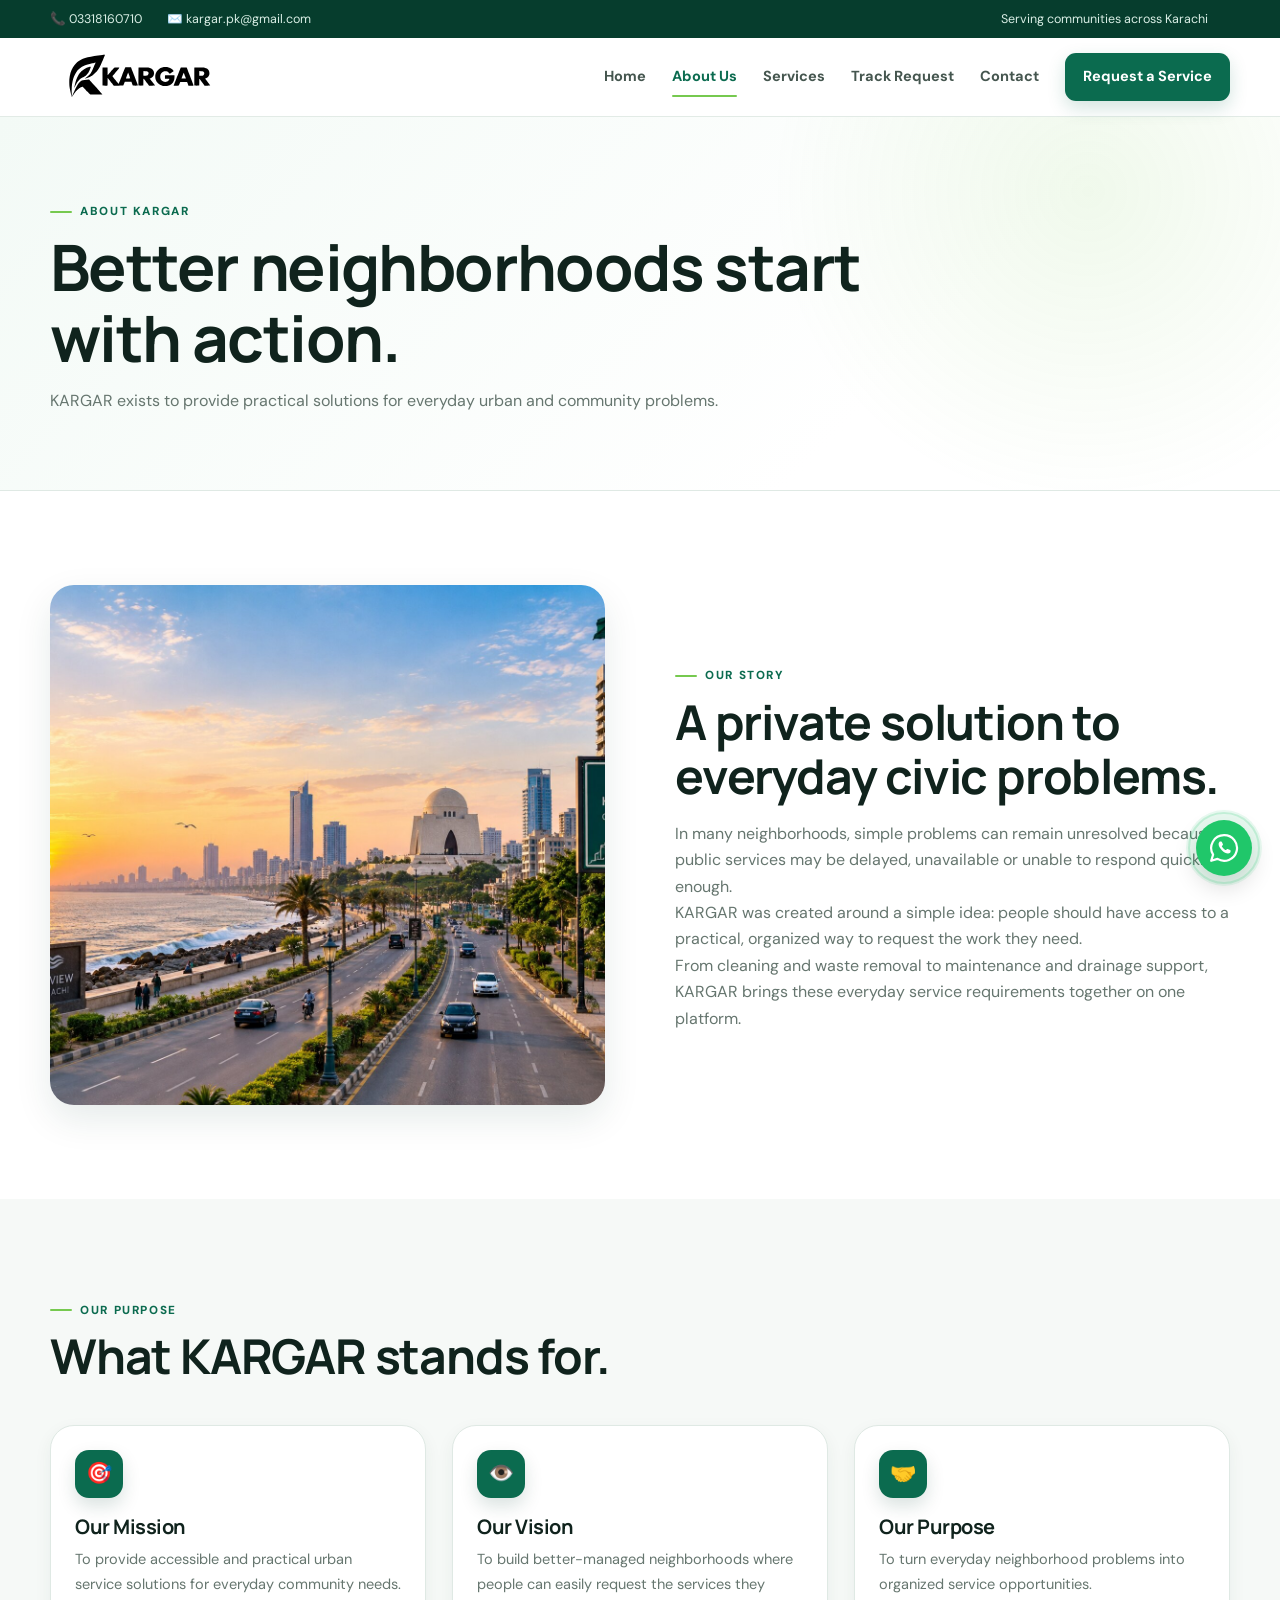
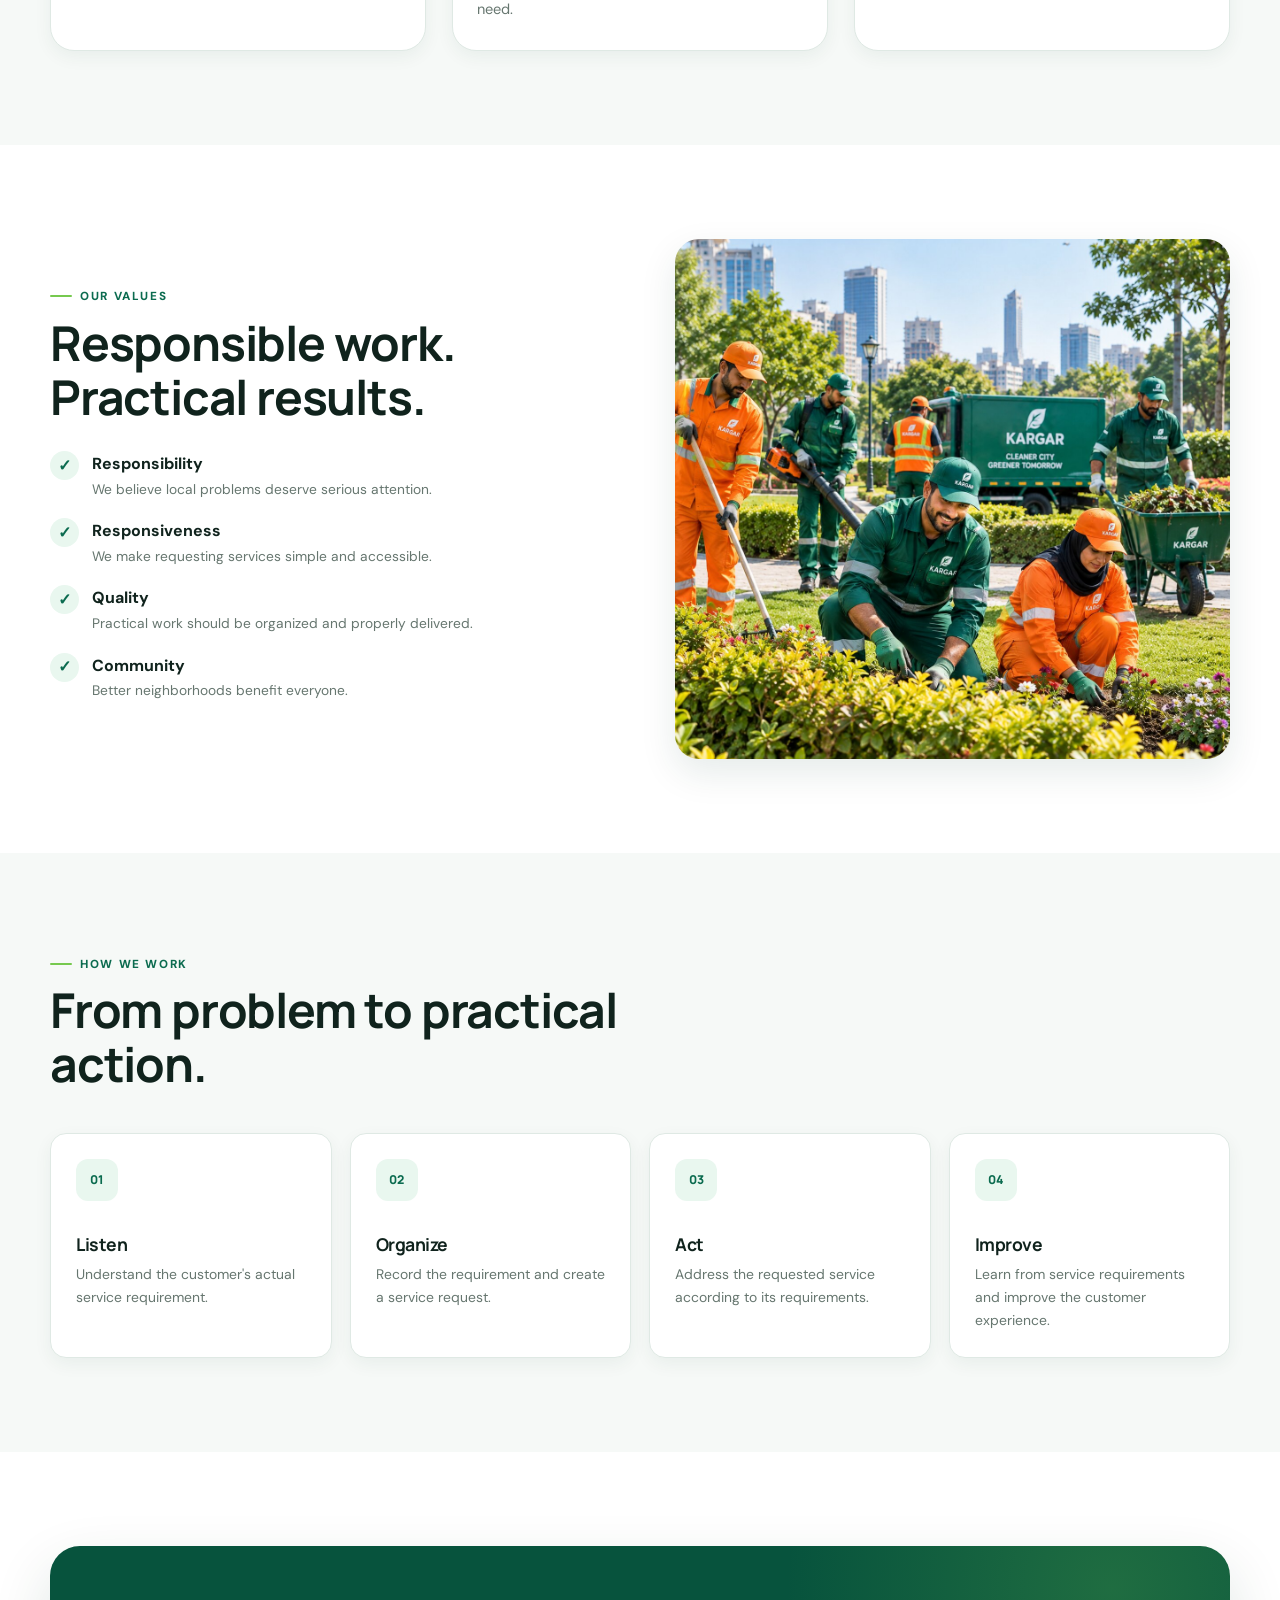
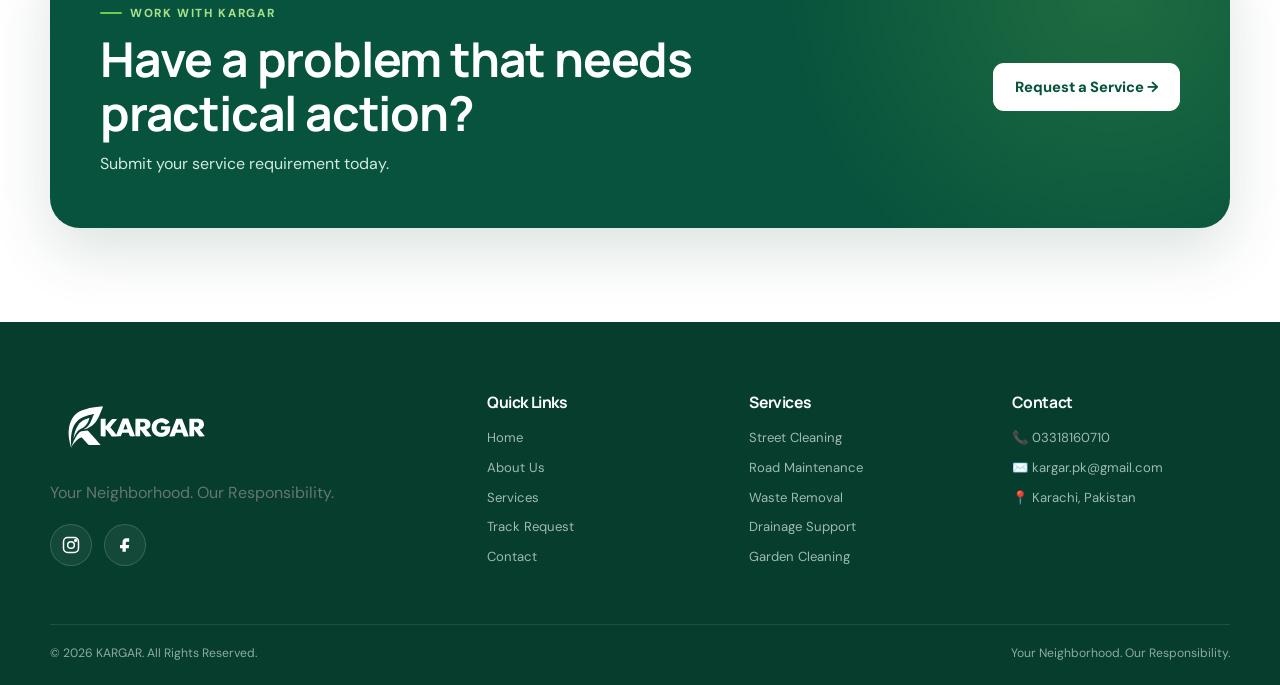
==== about.html @ 7787040e "Add files via upload" ====
<!DOCTYPE html>
<html lang="en">
<head>

    <meta charset="UTF-8">
    <meta name="viewport" content="width=device-width, initial-scale=1.0">

    <meta name="description"
          content="Learn about KARGAR, a private urban services and community maintenance platform.">

    <title>About Us | KARGAR</title>

    <link rel="preconnect" href="https://fonts.googleapis.com">
    <link rel="preconnect" href="https://fonts.gstatic.com" crossorigin>

    <link href="https://fonts.googleapis.com/css2?family=DM+Sans:wght@400;500;600;700&family=Manrope:wght@600;700;800&display=swap"
          rel="stylesheet">

    <link rel="stylesheet" href="css/style.css">

</head>

<body>


<div class="top-bar">

    <div class="container top-bar-content">

        <div>
            <span>📞 03318160710</span>
            <span>✉️ kargar.pk@gmail.com</span>
        </div>

        <div>
            <span>Serving communities across Karachi</span>
        </div>

    </div>

</div>


<header class="navbar">

    <div class="container nav-container">

        <a href="index.html" class="logo">
            <img src="images/logo.svg" alt="KARGAR Logo">
        </a>

        <button class="menu-btn"
                id="menuBtn"
                aria-label="Open navigation"
                aria-expanded="false">
            ☰
        </button>

        <nav class="nav-links" id="navLinks">

            <a href="index.html">Home</a>

            <a href="about.html" class="active">
                About Us
            </a>

            <a href="services.html">
                Services
            </a>

            <a href="tracking.html">
                Track Request
            </a>

            <a href="contact.html">
                Contact
            </a>

            <a href="booking.html" class="nav-button">
                Request a Service
            </a>

        </nav>

    </div>

</header>


<section class="page-hero">

    <div class="container">

        <div class="reveal">

            <span class="eyebrow">
                ABOUT KARGAR
            </span>

            <h1>
                Better neighborhoods start
                with <span>action.</span>
            </h1>

            <p>
                KARGAR exists to provide practical solutions
                for everyday urban and community problems.
            </p>

        </div>

    </div>

</section>


<section class="section">

    <div class="container problem-grid">

        <div class="problem-image reveal">

            <img src="images/about-city.jpg"
                 alt="Urban neighborhood">

        </div>


        <div class="problem-content reveal">

            <span class="eyebrow">
                OUR STORY
            </span>

            <h2>
                A private solution to everyday
                civic problems.
            </h2>

            <p>
                In many neighborhoods, simple problems can
                remain unresolved because public services may
                be delayed, unavailable or unable to respond
                quickly enough.
            </p>

            <p>
                KARGAR was created around a simple idea:
                people should have access to a practical,
                organized way to request the work they need.
            </p>

            <p>
                From cleaning and waste removal to maintenance
                and drainage support, KARGAR brings these
                everyday service requirements together on
                one platform.
            </p>

        </div>

    </div>

</section>


<section class="section section-light">

    <div class="container">

        <div class="section-heading reveal">

            <div>

                <span class="eyebrow">
                    OUR PURPOSE
                </span>

                <h2>
                    What KARGAR stands for.
                </h2>

            </div>

        </div>


        <div class="service-grid">


            <article class="service-card reveal">

                <div class="service-content">

                    <div class="service-icon">
                        🎯
                    </div>

                    <h3>Our Mission</h3>

                    <p>
                        To provide accessible and practical
                        urban service solutions for everyday
                        community needs.
                    </p>

                </div>

            </article>


            <article class="service-card reveal">

                <div class="service-content">

                    <div class="service-icon">
                        👁️
                    </div>

                    <h3>Our Vision</h3>

                    <p>
                        To build better-managed neighborhoods
                        where people can easily request the
                        services they need.
                    </p>

                </div>

            </article>


            <article class="service-card reveal">

                <div class="service-content">

                    <div class="service-icon">
                        🤝
                    </div>

                    <h3>Our Purpose</h3>

                    <p>
                        To turn everyday neighborhood problems
                        into organized service opportunities.
                    </p>

                </div>

            </article>


        </div>

    </div>

</section>


<section class="section">

    <div class="container problem-grid">

        <div class="problem-content reveal">

            <span class="eyebrow">
                OUR VALUES
            </span>

            <h2>
                Responsible work. Practical results.
            </h2>

            <ul class="check-list">

                <li class="check">
                    <span>✓</span>
                    <div>
                        <strong>Responsibility</strong>
                        <p>
                            We believe local problems deserve
                            serious attention.
                        </p>
                    </div>
                </li>

                <li class="check">
                    <span>✓</span>
                    <div>
                        <strong>Responsiveness</strong>
                        <p>
                            We make requesting services simple
                            and accessible.
                        </p>
                    </div>
                </li>

                <li class="check">
                    <span>✓</span>
                    <div>
                        <strong>Quality</strong>
                        <p>
                            Practical work should be organized
                            and properly delivered.
                        </p>
                    </div>
                </li>

                <li class="check">
                    <span>✓</span>
                    <div>
                        <strong>Community</strong>
                        <p>
                            Better neighborhoods benefit
                            everyone.
                        </p>
                    </div>
                </li>

            </ul>

        </div>


        <div class="problem-image reveal">

            <img src="images/about-team.jpg"
                 alt="KARGAR service team">

        </div>

    </div>

</section>


<section class="section section-light">

    <div class="container">

        <div class="section-heading reveal">

            <div>

                <span class="eyebrow">
                    HOW WE WORK
                </span>

                <h2>
                    From problem to practical action.
                </h2>

            </div>

        </div>


        <div class="steps">

            <div class="step reveal">

                <div class="step-number">01</div>

                <h3>Listen</h3>

                <p>
                    Understand the customer's actual
                    service requirement.
                </p>

            </div>


            <div class="step reveal">

                <div class="step-number">02</div>

                <h3>Organize</h3>

                <p>
                    Record the requirement and create
                    a service request.
                </p>

            </div>


            <div class="step reveal">

                <div class="step-number">03</div>

                <h3>Act</h3>

                <p>
                    Address the requested service
                    according to its requirements.
                </p>

            </div>


            <div class="step reveal">

                <div class="step-number">04</div>

                <h3>Improve</h3>

                <p>
                    Learn from service requirements and
                    improve the customer experience.
                </p>

            </div>

        </div>

    </div>

</section>


<section class="section">

    <div class="container">

        <div class="cta reveal">

            <div>

                <span class="eyebrow">
                    WORK WITH KARGAR
                </span>

                <h2>
                    Have a problem that needs practical action?
                </h2>

                <p>
                    Submit your service requirement today.
                </p>

            </div>

            <a href="booking.html" class="btn btn-white">
                Request a Service →
            </a>

        </div>

    </div>

</section>


<footer class="footer">

    <div class="container">

        <div class="footer-grid">

            <div class="footer-about">

                <a href="index.html" class="footer-logo">
                    <img src="images/logo.svg" alt="KARGAR Logo">
                </a>

                <p>
                    Your Neighborhood. Our Responsibility.
                </p>

                <div class="social-links">

                    <!-- Instagram -->
    <a href="https://www.instagram.com/kargar_pk"
       target="_blank"
       rel="noopener noreferrer"
       aria-label="KARGAR on Instagram"
       title="Instagram">

        <svg viewBox="0 0 24 24" aria-hidden="true">
            <rect x="3" y="3" width="18" height="18" rx="5"></rect>
            <circle cx="12" cy="12" r="4"></circle>
            <circle cx="17.5" cy="6.5" r="1"></circle>
        </svg>

    </a>


    <!-- Facebook -->
    <a href="https://www.facebook.com/share/1bEus6Et1P/"
       target="_blank"
       rel="noopener noreferrer"
       aria-label="KARGAR on Facebook"
       title="Facebook">

        <svg viewBox="0 0 24 24" aria-hidden="true">
            <path d="M14 8h3V4h-3c-3.3 0-5 1.9-5 5v3H6v4h3v4h4v-4h3.5l.5-4H13V9c0-.7.3-1 1-1z"></path>
        </svg>

    </a>


                </div>

            </div>


            <div>

                <h3>Quick Links</h3>

                <ul>
                    <li><a href="index.html">Home</a></li>
                    <li><a href="about.html">About Us</a></li>
                    <li><a href="services.html">Services</a></li>
                    <li><a href="tracking.html">Track Request</a></li>
                    <li><a href="contact.html">Contact</a></li>
                </ul>

            </div>


            <div>

                <h3>Services</h3>

                <ul>
                    <li><a href="services.html">Street Cleaning</a></li>
                    <li><a href="services.html">Road Maintenance</a></li>
                    <li><a href="services.html">Waste Removal</a></li>
                    <li><a href="services.html">Drainage Support</a></li>
                    <li><a href="services.html">Garden Cleaning</a></li>
                </ul>

            </div>


            <div>

                <h3>Contact</h3>

                <ul>
                    <li>📞 03318160710</li>
                    <li>✉️ kargar.pk@gmail.com</li>
                    <li>📍 Karachi, Pakistan</li>
                </ul>

            </div>

        </div>


        <div class="copyright">

            <p>© 2026 KARGAR. All Rights Reserved.</p>

            <p>Your Neighborhood. Our Responsibility.</p>

        </div>

    </div>

</footer>


<!-- WHATSAPP -->
<a href="https://wa.me/923318160710"
   class="whatsapp-button"
   target="_blank"
   rel="noopener noreferrer"
   aria-label="Contact KARGAR on WhatsApp"
   title="Chat with KARGAR on WhatsApp">

    <svg viewBox="0 0 32 32" aria-hidden="true">

        <path
            d="M16 3.2A12.8 12.8 0 0 0 5.1 22.7L3.2 28.8l6.3-1.9A12.8 12.8 0 1 0 16 3.2Z"
            fill="none"
            stroke="white"
            stroke-width="2.2"
            stroke-linejoin="round"
        />

        <path
            d="M11.3 9.9c.3-.4.7-.5 1.1-.5h.8c.3 0 .6.2.7.5l1 2.4c.1.3.1.6-.1.8l-.8 1
            c-.2.2-.2.5 0 .7.8 1.3 1.9 2.4 3.2 3.2.2.2.5.1.7 0l1-.8
            c.2-.2.5-.2.8-.1l2.4 1c.3.1.5.4.5.7v.8c0 .4-.2.8-.5 1.1
            -.5.5-1.3.8-2.1.8-1.8 0-4.1-1.1-6.2-3.2
            -2.1-2.1-3.2-4.4-3.2-6.2 0-.8.3-1.6.8-2.1Z"
            fill="white"
        />

    </svg>

</a>

<button id="backTop"
        class="back-top"
        aria-label="Back to top">
    ↑
</button>


<div id="toast" class="toast"></div>


<script src="js/script.js"></script>

</body>
</html>
---- css/style.css ----
/* KARGAR Urban Services — modern responsive UI */

:root{
--green-900:#063d2d;--green-800:#07533d;--green-700:#0b6b4f;--green-600:#11815f;
--green-100:#e9f7ef;--green-50:#f3faf6;--lime:#76c94f;
--ink:#10231d;--muted:#66766f;--muted-dark:#45564f;--white:#fff;
--soft:#f6f9f7;--line:#dfe9e4;--line-dark:#cbdad3;
--shadow-sm:0 6px 18px rgba(6,61,45,.06);--shadow-md:0 14px 36px rgba(6,61,45,.10);
--shadow-lg:0 24px 60px rgba(6,61,45,.14);--radius-md:16px;--radius-lg:24px;--radius-xl:30px;
}
*,*::before,*::after{box-sizing:border-box;margin:0;padding:0}
html{scroll-behavior:smooth;scroll-padding-top:90px}
body{min-height:100vh;font-family:"DM Sans",Arial,sans-serif;color:var(--ink);background:#fff;line-height:1.65;-webkit-font-smoothing:antialiased}
img{display:block;max-width:100%}a{text-decoration:none;color:inherit}
button,input,select,textarea{font:inherit}.container{width:min(1180px,calc(100% - 40px));margin:auto}
h1,h2,h3,h4{font-family:"Manrope",Arial,sans-serif;color:var(--ink);line-height:1.12;letter-spacing:-.025em}
h1{font-size:clamp(2.5rem,5vw,4.5rem)}h2{font-size:clamp(2rem,4vw,3rem)}
p{color:var(--muted)}
.eyebrow{display:inline-flex;align-items:center;gap:8px;color:var(--green-700);font-size:.73rem;font-weight:800;letter-spacing:.14em;text-transform:uppercase}
.eyebrow:before{content:"";width:22px;height:2px;border-radius:20px;background:var(--lime)}
.top-bar{background:var(--green-900);color:#d9eee5;font-size:.78rem}
.top-bar-content{min-height:38px;display:flex;align-items:center;justify-content:space-between;gap:20px}
.top-bar span{display:inline-block;margin-right:22px}
.navbar{position:sticky;top:0;z-index:1000;background:rgba(255,255,255,.94);backdrop-filter:blur(14px);border-bottom:1px solid rgba(223,233,228,.9)}
.nav-container{min-height:78px;display:flex;align-items:center;justify-content:space-between;gap:28px}
.logo{display:inline-flex;align-items:center}.logo img{width:176px;height:auto}
.nav-links{display:flex;align-items:center;justify-content:flex-end;gap:26px;font-size:.91rem;font-weight:700}
.nav-links a{position:relative;display:inline-flex;align-items:center;min-height:78px;color:var(--muted-dark);transition:.2s}
.nav-links a:hover,.nav-links a.active{color:var(--green-700)}
.nav-links a:not(.nav-button):after{content:"";position:absolute;left:0;right:0;bottom:19px;height:2px;border-radius:20px;background:var(--lime);transform:scaleX(0);transition:.2s}
.nav-links a:hover:after,.nav-links a.active:after{transform:scaleX(1)}
.nav-links .nav-button{min-height:auto;padding:12px 18px;border-radius:11px;background:var(--green-700);color:#fff;box-shadow:0 7px 18px rgba(11,107,79,.18)}
.nav-links .nav-button:hover{background:var(--green-900);color:#fff}.nav-links .nav-button:after{display:none}
.menu-btn{display:none;width:44px;height:44px;border:1px solid var(--line);border-radius:11px;background:#fff;color:var(--green-700);font-size:1.4rem}
.btn{display:inline-flex;align-items:center;justify-content:center;gap:8px;min-height:48px;padding:12px 21px;border:1px solid transparent;border-radius:11px;font-size:.92rem;font-weight:800;line-height:1;transition:.2s}
.btn:hover{transform:translateY(-2px)}.btn-primary{background:var(--green-700);color:#fff;box-shadow:0 9px 22px rgba(11,107,79,.16)}
.btn-primary:hover{background:var(--green-900)}.btn-outline{background:#fff;color:var(--green-700);border-color:var(--green-700)}
.btn-outline:hover{background:var(--green-700);color:#fff}.btn-white{background:#fff;color:var(--green-800)}
.hero{padding:88px 0 92px;background:radial-gradient(circle at 85% 20%,rgba(118,201,79,.12),transparent 32%),linear-gradient(135deg,var(--green-50),#fff 62%)}
.hero-grid{display:grid;grid-template-columns:.94fr 1.06fr;align-items:center;gap:64px}
.badge{display:inline-flex;padding:8px 13px;margin-bottom:20px;border:1px solid #cfe8d9;border-radius:999px;background:#e5f5eb;color:var(--green-700);font-size:.72rem;font-weight:800;letter-spacing:.11em}
.hero h1{max-width:720px;margin-bottom:22px}.hero h1 span{color:var(--green-700)}.hero p{max-width:650px;font-size:1.08rem}
.hero-buttons{display:flex;flex-wrap:wrap;gap:12px;margin-top:30px}.hero-image-container{position:relative}
.hero-image{width:100%;height:535px;object-fit:cover;border-radius:var(--radius-lg);box-shadow:var(--shadow-lg)}
.floating-card{position:absolute;left:-24px;bottom:26px;display:flex;align-items:center;gap:12px;padding:14px 17px;border:1px solid var(--line);border-radius:15px;background:rgba(255,255,255,.96);box-shadow:var(--shadow-md)}
.floating-icon{width:40px;height:40px;display:grid;place-items:center;border-radius:50%;background:var(--green-100);color:var(--green-700);font-weight:900}
.floating-card strong,.floating-card span{display:block}.floating-card span{color:var(--muted);font-size:.75rem}
.stats{padding:30px 0;background:var(--green-800);color:#fff}.stats-grid{display:grid;grid-template-columns:repeat(4,1fr)}
.stat{padding:8px 20px;text-align:center;border-right:1px solid rgba(255,255,255,.16)}.stat:last-child{border:0}
.stat strong{display:block;color:#fff;font:800 2.15rem/1.1 "Manrope",Arial,sans-serif}.stat span{color:#cfe6dc;font-size:.78rem}
.section{padding:94px 0}.section-light{background:var(--soft)}
.section-heading{display:flex;align-items:flex-end;justify-content:space-between;gap:50px;margin-bottom:42px}
.section-heading h2{max-width:700px;margin-top:9px}.section-heading>p{max-width:490px;font-size:.98rem}

/* SERVICES */
.service-grid{display:grid;grid-template-columns:repeat(3,minmax(0,1fr));gap:26px}
.service-card{position:relative;display:flex;flex-direction:column;overflow:hidden;border:1px solid var(--line);border-radius:var(--radius-lg);background:#fff;box-shadow:var(--shadow-sm);transition:.28s}
.service-card:before{content:"";position:absolute;top:0;left:0;width:100%;height:4px;z-index:2;background:linear-gradient(90deg,var(--green-700),var(--lime));transform:scaleX(0);transform-origin:left;transition:.3s}
.service-card:hover{transform:translateY(-8px);border-color:#c9ddd4;box-shadow:var(--shadow-lg)}
.service-card:hover:before{transform:scaleX(1)}
.service-card>img{width:100%;height:235px;object-fit:cover;background:#eaf2ee;transition:.45s}
.service-card:hover>img{transform:scale(1.035)}
.service-content{position:relative;display:flex;flex:1;flex-direction:column;padding:24px 24px 25px}
.service-icon{width:47px;height:47px;display:grid;place-items:center;margin-top:-48px;margin-bottom:17px;border:4px solid #fff;border-radius:14px;background:var(--green-700);color:#fff;font-size:1.32rem;box-shadow:0 7px 18px rgba(6,61,45,.17)}
.service-content h3{font-size:1.25rem;margin-bottom:9px}.service-content p{margin-bottom:21px;font-size:.91rem;line-height:1.65}
.service-content a{display:inline-flex;align-items:center;gap:7px;width:max-content;margin-top:auto;padding-top:14px;border-top:1px solid var(--line);color:var(--green-700);font-size:.88rem;font-weight:800;transition:.2s}
.service-content a:hover{gap:11px;color:var(--green-900)}.center-button{margin-top:38px;text-align:center}
.services-page{background:var(--soft)}.services-intro{max-width:760px;margin:0 auto 46px;text-align:center}
.services-intro h2{margin:10px 0 14px}.services-grid{display:grid;grid-template-columns:repeat(3,minmax(0,1fr));gap:26px}
.service-feature{overflow:hidden;border:1px solid var(--line);border-radius:var(--radius-lg);background:#fff;box-shadow:var(--shadow-sm);transition:.25s}
.service-feature:hover{transform:translateY(-7px);box-shadow:var(--shadow-lg)}.service-feature img{width:100%;height:250px;object-fit:cover}
.service-feature-content{padding:24px}.service-feature-content h3{margin-bottom:9px}.service-feature-content p{margin-bottom:18px}.service-feature-content a{color:var(--green-700);font-weight:800}

/* CONTENT */
.problem-grid{display:grid;grid-template-columns:1fr 1fr;gap:70px;align-items:center}.problem-image img{width:100%;height:520px;object-fit:cover;border-radius:var(--radius-lg);box-shadow:var(--shadow-md)}
.problem-content h2{margin:10px 0 18px}.check-list{margin-top:28px;list-style:none}.check{display:flex;align-items:flex-start;gap:13px;margin:18px 0}
.check>span{width:29px;height:29px;display:grid;place-items:center;flex:none;border-radius:50%;background:var(--green-100);color:var(--green-700);font-weight:900}.check strong{display:block}.check p{font-size:.86rem}
.steps{display:grid;grid-template-columns:repeat(4,1fr);gap:18px}.step{min-height:220px;padding:25px;border:1px solid var(--line);border-radius:16px;background:#fff;box-shadow:var(--shadow-sm);transition:.22s}
.step:hover{transform:translateY(-5px);box-shadow:var(--shadow-md)}.step-number{width:42px;height:42px;display:grid;place-items:center;margin-bottom:34px;border-radius:12px;background:var(--green-100);color:var(--green-700);font:800 .76rem "Manrope"}
.step h3{margin-bottom:9px;font-size:1.1rem}.step p{font-size:.87rem}
.cta{display:flex;align-items:center;justify-content:space-between;gap:34px;padding:50px;border-radius:var(--radius-xl);background:radial-gradient(circle at 90% 15%,rgba(118,201,79,.22),transparent 30%),var(--green-800);box-shadow:var(--shadow-lg)}
.cta .eyebrow{color:#a8df8b}.cta h2{max-width:750px;margin:9px 0 12px;color:#fff}.cta p{max-width:680px;color:#d3e9df}
.page-hero{padding:78px 0 76px;border-bottom:1px solid var(--line);background:radial-gradient(circle at 85% 20%,rgba(118,201,79,.11),transparent 28%),linear-gradient(135deg,var(--green-50),#fff 70%)}
.page-hero h1{max-width:900px;margin:9px 0 14px}.page-hero p{max-width:700px;font-size:1rem}

/* FORMS */
.form-layout{display:grid;grid-template-columns:minmax(0,1.65fr) minmax(270px,.75fr);gap:28px;align-items:start}
.form-card,.info-card,.notice-card{border:1px solid var(--line);border-radius:var(--radius-lg);background:#fff;box-shadow:var(--shadow-md)}
.form-card{padding:34px}.info-card{position:sticky;top:105px;padding:28px}.form-card h2,.info-card h3{margin:8px 0 26px}
.form-grid{display:grid;grid-template-columns:1fr 1fr;gap:19px}.form-group{display:flex;flex-direction:column;gap:7px}.form-group.full{grid-column:1/-1}
.form-group label{color:var(--ink);font-size:.83rem;font-weight:800}
.form-group input,.form-group select,.form-group textarea{width:100%;border:1px solid var(--line-dark);border-radius:11px;outline:none;padding:13px 14px;background:#fbfdfc;color:var(--ink);transition:.2s}
.form-group input:focus,.form-group select:focus,.form-group textarea:focus{border-color:var(--green-600);background:#fff;box-shadow:0 0 0 4px rgba(17,129,95,.09)}
.form-group textarea{min-height:150px;resize:vertical}form>.btn{margin-top:23px}
.number-list{list-style:none}.number-list li{display:flex;gap:13px;padding:17px 0;border-bottom:1px solid var(--line)}.number-list li:last-child{border:0}
.number-list span{width:34px;height:34px;display:grid;place-items:center;flex:none;border-radius:10px;background:var(--green-100);color:var(--green-700);font:800 .72rem "Manrope"}
.number-list strong{display:block;font-size:.88rem}.number-list p{font-size:.78rem}.text-link{color:var(--green-700);font-weight:800}
.success-box{margin-top:22px;padding:20px;border:1px solid #b9dfc6;border-radius:14px;background:#ecf9f0;color:#155b36}.hidden{display:none!important}
.narrow-container{width:min(850px,100%)}.tracking-form{display:flex;align-items:flex-end;gap:12px}.tracking-form .form-group{flex:1}
.tracking-result{margin-top:24px;padding:24px;border:1px solid var(--line);border-radius:16px;background:#f9fcfa}.status-pill{display:inline-flex;padding:6px 11px;margin:9px 0 14px;border-radius:999px;background:#e7f6eb;color:#17663d;font-size:.72rem;font-weight:800}
.notice-card{margin-top:20px;padding:20px 22px;background:var(--green-50);box-shadow:none}.notice-card p{margin-top:5px;font-size:.83rem}
.contact-grid{display:grid;grid-template-columns:.9fr 1.1fr;gap:70px;align-items:start}.contact-info h2{margin:9px 0 18px}.contact-info>p{margin-bottom:30px}
.contact-item{display:flex;align-items:flex-start;gap:14px;margin:20px 0}.contact-item>span{width:42px;height:42px;display:grid;place-items:center;flex:none;border-radius:12px;background:var(--green-100)}
.contact-item strong{display:block}.contact-item a{color:var(--green-700);font-weight:800}

/* FOOTER + FLOATING */
.footer{padding:72px 0 22px;background:var(--green-900);color:#d7e8e1}.footer-grid{display:grid;grid-template-columns:1.8fr 1fr 1fr 1fr;gap:44px}
.footer-logo img{width:170px;margin-bottom:18px;filter:brightness(0) invert(1)}.footer h3{margin-bottom:16px;color:#fff;font-size:.98rem}.footer ul{list-style:none}.footer li{margin:8px 0;color:#9fbab0;font-size:.82rem}
.footer li a:hover,.social-links a:hover{color:#fff}.social-links{display:flex;gap:14px;margin-top:18px}.social-links a{color:#fff;font-size:.8rem;font-weight:700}
.copyright{display:flex;justify-content:space-between;gap:20px;margin-top:48px;padding-top:18px;border-top:1px solid rgba(255,255,255,.1)}.copyright p{color:#8eaaa0;font-size:.76rem}
.whatsapp-button{position:fixed;right:24px;bottom:24px;z-index:900;width:55px;height:55px;display:grid;place-items:center;border-radius:50%;background:#25d366;color:#fff;font-size:1.45rem;box-shadow:0 12px 28px rgba(0,0,0,.2);transition:.2s}.whatsapp-button:hover{transform:translateY(-4px)}
.back-top{position:fixed;right:24px;bottom:91px;z-index:900;width:43px;height:43px;display:none;place-items:center;border:1px solid var(--line);border-radius:50%;background:#fff;color:var(--green-700);box-shadow:var(--shadow-sm)}.back-top.show{display:grid}
.toast{position:fixed;left:50%;bottom:24px;z-index:2000;max-width:calc(100% - 40px);padding:12px 18px;border-radius:10px;background:var(--ink);color:#fff;box-shadow:var(--shadow-lg);opacity:0;pointer-events:none;transform:translate(-50%,18px);transition:.25s}.toast.show{opacity:1;transform:translate(-50%,0)}
.reveal{opacity:0;transform:translateY(20px);transition:.65s ease}.reveal.visible{opacity:1;transform:none}
a:focus-visible,button:focus-visible,input:focus-visible,select:focus-visible,textarea:focus-visible{outline:3px solid rgba(118,201,79,.55);outline-offset:3px}

/* RESPONSIVE */
@media(max-width:1000px){
.nav-links{gap:16px;font-size:.84rem}.hero-grid{grid-template-columns:1fr;gap:45px}.hero-image{height:470px}
.service-grid,.services-grid{grid-template-columns:repeat(2,minmax(0,1fr))}.problem-grid{grid-template-columns:1fr;gap:45px}.problem-image img{height:450px}
.steps{grid-template-columns:repeat(2,1fr)}.form-layout{grid-template-columns:1fr}.info-card{position:static}.contact-grid{grid-template-columns:1fr;gap:45px}
.footer-grid{grid-template-columns:1.5fr 1fr 1fr}.footer-about{grid-column:1/-1}
}
@media(max-width:760px){
.container{width:min(1180px,calc(100% - 30px))}.top-bar-content{min-height:35px;justify-content:center}.top-bar-content>div:last-child{display:none}
.top-bar span{margin-right:13px;font-size:.7rem}.nav-container{min-height:68px}.logo img{width:145px}.menu-btn{display:grid;place-items:center}
.nav-links{position:absolute;top:68px;left:0;right:0;display:none;flex-direction:column;align-items:stretch;gap:0;padding:10px 15px 16px;border-bottom:1px solid var(--line);background:rgba(255,255,255,.98);box-shadow:var(--shadow-md)}
.nav-links.open{display:flex}.nav-links a{min-height:auto;padding:13px 8px}.nav-links a:not(.nav-button):after{display:none}.nav-links .nav-button{justify-content:center;margin-top:8px}
.hero{padding:62px 0 68px}.hero h1{font-size:clamp(2.35rem,12vw,3.25rem)}.hero p{font-size:.98rem}.hero-image{height:360px}
.floating-card{left:12px;right:12px;bottom:15px;padding:12px 14px}.stats-grid{grid-template-columns:1fr 1fr}.stat{padding:15px 8px;border-bottom:1px solid rgba(255,255,255,.14)}
.stat:nth-child(2),.stat:last-child{border-right:0}.stat:nth-child(3),.stat:nth-child(4){border-bottom:0}.stat strong{font-size:1.75rem}
.section{padding:68px 0}.section-heading{display:block;margin-bottom:32px}.section-heading>p{margin-top:15px}
.service-grid,.services-grid,.steps{grid-template-columns:1fr}.service-card>img{height:225px}.problem-image img{height:340px}
.cta{display:block;padding:34px 25px;border-radius:22px}.cta .btn{margin-top:22px}.page-hero{padding:58px 0}.page-hero h1{font-size:clamp(2.2rem,10vw,3rem)}
.form-card{padding:23px 18px}.form-grid{grid-template-columns:1fr}.form-group.full{grid-column:auto}.tracking-form{display:block}.tracking-form .btn{width:100%;margin-top:13px}
.contact-info h2{font-size:2.15rem}.footer{padding-top:55px}.footer-grid{grid-template-columns:1fr 1fr;gap:32px 20px}.footer-about{grid-column:1/-1}
.copyright{display:block;margin-top:35px}.copyright p+p{margin-top:5px}.whatsapp-button{right:16px;bottom:16px}.back-top{right:17px;bottom:82px}
}
@media(max-width:430px){
.container{width:min(1180px,calc(100% - 24px))}.logo img{width:135px}.hero-buttons{flex-direction:column;align-items:stretch}.hero-buttons .btn{width:100%}
.hero-image{height:300px}.floating-card{position:relative;left:auto;right:auto;bottom:auto;margin-top:-10px}.service-content{padding:22px 19px}.service-card>img{height:205px}
.form-card,.info-card{padding:21px 16px}.footer-grid{grid-template-columns:1fr}
}
@media(prefers-reduced-motion:reduce){
html{scroll-behavior:auto}*,*::before,*::after{animation-duration:.01ms!important;animation-iteration-count:1!important;transition-duration:.01ms!important}
.reveal{opacity:1;transform:none}
}


/* =========================================================
   SERVICES PAGE — FILTER BAR
   ========================================================= */
.filter-bar{
    display:flex;
    flex-wrap:wrap;
    align-items:center;
    gap:10px;
    margin:0 0 36px;
    padding:8px;
    border:1px solid var(--line);
    border-radius:16px;
    background:#fff;
    box-shadow:var(--shadow-sm);
}

.filter{
    appearance:none;
    border:1px solid transparent;
    border-radius:10px;
    background:transparent;
    color:var(--muted-dark);
    padding:11px 17px;
    min-height:44px;
    cursor:pointer;
    font-family:"DM Sans",Arial,sans-serif;
    font-size:.84rem;
    font-weight:800;
    line-height:1;
    transition:all .2s ease;
}

.filter:hover{
    background:var(--green-50);
    color:var(--green-700);
    border-color:#d5e9df;
    transform:translateY(-1px);
}

.filter.active{
    background:var(--green-700);
    color:#fff;
    border-color:var(--green-700);
    box-shadow:0 7px 16px rgba(11,107,79,.18);
}

.filter.active:hover{
    background:var(--green-800);
    color:#fff;
    border-color:var(--green-800);
}

.service-card.is-hidden{
    display:none;
}

/* =========================================================
   SERVICES PAGE — FEATURE LIST INSIDE CARDS
   ========================================================= */
.service-content .check-list{
    display:flex;
    flex-direction:column;
    gap:9px;
    margin:0 0 22px;
    padding:0;
    list-style:none;
}

.service-content .check-list .check{
    display:flex;
    align-items:center;
    gap:9px;
    margin:0;
    padding:0;
    color:var(--muted-dark);
    font-size:.82rem;
    line-height:1.4;
}

.service-content .check-list .check > span{
    width:23px;
    height:23px;
    border:0;
    flex:none;
    font-size:.7rem;
}

/* =========================================================
   SERVICES PAGE — FAQ
   ========================================================= */
.faq{
    width:min(900px,100%);
    margin:0 auto;
    display:flex;
    flex-direction:column;
    gap:12px;
}

.faq-item{
    overflow:hidden;
    border:1px solid var(--line);
    border-radius:16px;
    background:#fff;
    box-shadow:var(--shadow-sm);
    transition:border-color .2s ease,box-shadow .2s ease,transform .2s ease;
}

.faq-item:hover{
    border-color:#c9ddd4;
    box-shadow:var(--shadow-md);
}

.faq-item.open{
    border-color:#b9d9ca;
    box-shadow:var(--shadow-md);
}

.faq-q{
    appearance:none;
    width:100%;
    min-height:64px;
    display:flex;
    align-items:center;
    justify-content:space-between;
    gap:20px;
    padding:18px 22px;
    border:0;
    background:#fff;
    color:var(--ink);
    cursor:pointer;
    text-align:left;
    font-family:"Manrope",Arial,sans-serif;
    font-size:.98rem;
    font-weight:800;
    line-height:1.35;
}

.faq-q:hover{
    color:var(--green-700);
}

.faq-q span{
    width:31px;
    height:31px;
    display:grid;
    place-items:center;
    flex:none;
    border-radius:50%;
    background:var(--green-100);
    color:var(--green-700);
    font-family:"DM Sans",Arial,sans-serif;
    font-size:1.15rem;
    font-weight:500;
    line-height:1;
    transition:transform .25s ease,background .2s ease,color .2s ease;
}

.faq-item.open .faq-q span{
    transform:rotate(45deg);
    background:var(--green-700);
    color:#fff;
}

.faq-a{
    display:grid;
    grid-template-rows:0fr;
    transition:grid-template-rows .3s ease;
}

.faq-a > p{
    min-height:0;
    overflow:hidden;
    margin:0;
    padding:0 22px;
    font-size:.9rem;
    line-height:1.7;
    transition:padding .3s ease;
}

.faq-item.open .faq-a{
    grid-template-rows:1fr;
}

.faq-item.open .faq-a > p{
    padding:0 22px 22px;
}

/* =========================================================
   SMALL-SCREEN FIXES
   ========================================================= */
@media(max-width:760px){
    .filter-bar{
        gap:7px;
        padding:7px;
        margin-bottom:28px;
    }

    .filter{
        flex:1 1 auto;
        min-height:42px;
        padding:10px 12px;
        font-size:.77rem;
    }

    .faq-q{
        min-height:60px;
        padding:16px;
        font-size:.9rem;
    }

    .faq-q span{
        width:29px;
        height:29px;
    }

    .faq-item.open .faq-a > p{
        padding:0 16px 18px;
    }
}

@media(max-width:430px){
    .filter{
        flex:1 1 calc(50% - 7px);
        text-align:center;
    }
}
/* =====================================================
   ABOUT PAGE — MISSION / VISION / PURPOSE CARDS
   ===================================================== */

.section-light .service-grid {
    align-items: stretch;
}

.section-light .service-grid .service-card {
    overflow: visible;
    height: 100%;
}

.section-light .service-grid .service-content {
    height: 100%;
    padding: 24px 24px 28px;
}

.section-light .service-grid .service-icon {
    margin: 0 0 18px 0;
    width: 48px;
    height: 48px;
    border: 0;
    border-radius: 14px;
    background: var(--green-700);
    color: #fff;
    box-shadow: 0 8px 18px rgba(6, 61, 45, .15);
}

.section-light .service-grid .service-content h3 {
    margin-bottom: 10px;
    font-size: 1.25rem;
}

.section-light .service-grid .service-content p {
    margin-bottom: 0;
    line-height: 1.7;
}
/* =====================================================
   HOME PAGE — STATS / HIGHLIGHT SECTION
   ===================================================== */

.stats {
    position: relative;
    padding: 48px 0;
    background: linear-gradient(
        135deg,
        var(--green-900),
        var(--green-800)
    );
    overflow: hidden;
}

.stats::before {
    content: "";
    position: absolute;
    width: 320px;
    height: 320px;
    top: -180px;
    right: -80px;
    border-radius: 50%;
    background: rgba(118, 201, 79, 0.10);
}

.stats::after {
    content: "";
    position: absolute;
    width: 220px;
    height: 220px;
    bottom: -150px;
    left: -70px;
    border-radius: 50%;
    background: rgba(118, 201, 79, 0.07);
}

.stats-grid {
    position: relative;
    z-index: 2;
    display: grid;
    grid-template-columns: repeat(4, 1fr);
    gap: 0;
}

.stat {
    position: relative;
    min-height: 112px;
    display: flex;
    flex-direction: column;
    align-items: center;
    justify-content: center;
    padding: 15px 25px;
    text-align: center;
    border-right: 1px solid rgba(255,255,255,.16);
}

.stat:last-child {
    border-right: none;
}

.stat strong {
    display: block;
    margin-bottom: 8px;
    color: #fff;
    font-family: "Manrope", Arial, sans-serif;
    font-size: clamp(2rem, 3vw, 2.7rem);
    font-weight: 800;
    line-height: 1;
    letter-spacing: -.04em;
}

.stat span {
    display: block;
    color: #cfe6dc;
    font-size: .78rem;
    font-weight: 600;
    letter-spacing: .02em;
}

/* Small decorative line under the number */

.stat strong::after {
    content: "";
    display: block;
    width: 24px;
    height: 3px;
    margin: 9px auto 0;
    border-radius: 10px;
    background: var(--lime);
}

/* Hover effect */

.stat {
    transition: background .25s ease;
}

.stat:hover {
    background: rgba(255,255,255,.035);
}


/* Mobile */

@media (max-width: 760px) {

    .stats {
        padding: 25px 0;
    }

    .stats-grid {
        grid-template-columns: 1fr 1fr;
    }

    .stat {
        min-height: 105px;
        padding: 18px 10px;
        border-right: 1px solid rgba(255,255,255,.14);
        border-bottom: 1px solid rgba(255,255,255,.14);
    }

    .stat:nth-child(2),
    .stat:nth-child(4) {
        border-right: none;
    }

    .stat:nth-child(3),
    .stat:nth-child(4) {
        border-bottom: none;
    }

    .stat strong {
        font-size: 2rem;
    }

}
/* =====================================================
   FOOTER SOCIAL MEDIA ICONS
   ===================================================== */

.social-links {
    display: flex;
    align-items: center;
    gap: 12px;
}

.social-links a {
    width: 42px;
    height: 42px;

    display: flex;
    align-items: center;
    justify-content: center;

    border: 1px solid rgba(255, 255, 255, 0.16);
    border-radius: 50%;

    color: #ffffff;
    background: rgba(255, 255, 255, 0.06);

    text-decoration: none;

    transition:
        transform 0.25s ease,
        background 0.25s ease,
        border-color 0.25s ease;
}

.social-links a svg {
    width: 20px;
    height: 20px;

    fill: none;
    stroke: currentColor;
    stroke-width: 1.8;
    stroke-linecap: round;
    stroke-linejoin: round;
}

.social-links a:nth-child(2) svg {
    fill: currentColor;
    stroke: none;
}

.social-links a:nth-child(3) svg {
    fill: currentColor;
    stroke: none;
}

.social-links a:hover {
    transform: translateY(-4px);
    background: var(--green-700);
    border-color: var(--green-700);
}


/* Mobile */

@media (max-width: 600px) {

    .social-links {
        gap: 10px;
    }

    .social-links a {
        width: 40px;
        height: 40px;
    }

    .social-links a svg {
        width: 19px;
        height: 19px;
    }

}
/* =====================================================
   FLOATING WHATSAPP BUTTON
   ===================================================== */

.whatsapp-button {
    position: fixed;
    right: 28px;
    bottom: 24px;

    width: 56px;
    height: 56px;

    display: flex;
    align-items: center;
    justify-content: center;

    background: #20c76a;
    border-radius: 50%;

    text-decoration: none;

    z-index: 9999;

    box-shadow:
        0 0 0 10px rgba(32, 199, 106, 0.10),
        0 10px 25px rgba(0, 0, 0, 0.16);

    transition:
        transform 0.25s ease,
        background 0.25s ease,
        box-shadow 0.25s ease;
}


/* WhatsApp logo */

.whatsapp-button svg {
    width: 32px;
    height: 32px;
    display: block;
}


/* Hover effect */

.whatsapp-button:hover {
    transform: translateY(-5px) scale(1.05);

    background: #16b85c;

    box-shadow:
        0 0 0 13px rgba(32, 199, 106, 0.12),
        0 14px 30px rgba(0, 0, 0, 0.20);
}


/* Click effect */

.whatsapp-button:active {
    transform: translateY(-1px) scale(.97);
}


/* Soft pulsing ring */

.whatsapp-button::before {
    content: "";

    position: absolute;
    inset: -8px;

    border-radius: 50%;

    border: 2px solid rgba(32, 199, 106, 0.18);

    animation: whatsappPulse 2.2s infinite;

    pointer-events: none;
}


@keyframes whatsappPulse {

    0% {
        transform: scale(.85);
        opacity: .8;
    }

    70% {
        transform: scale(1.25);
        opacity: 0;
    }

    100% {
        transform: scale(1.25);
        opacity: 0;
    }

}


/* Mobile */

@media (max-width: 600px) {

    .whatsapp-button {
        right: 18px;
        bottom: 18px;

        width: 52px;
        height: 52px;
    }

    .whatsapp-button svg {
        width: 29px;
        height: 29px;
    }

}
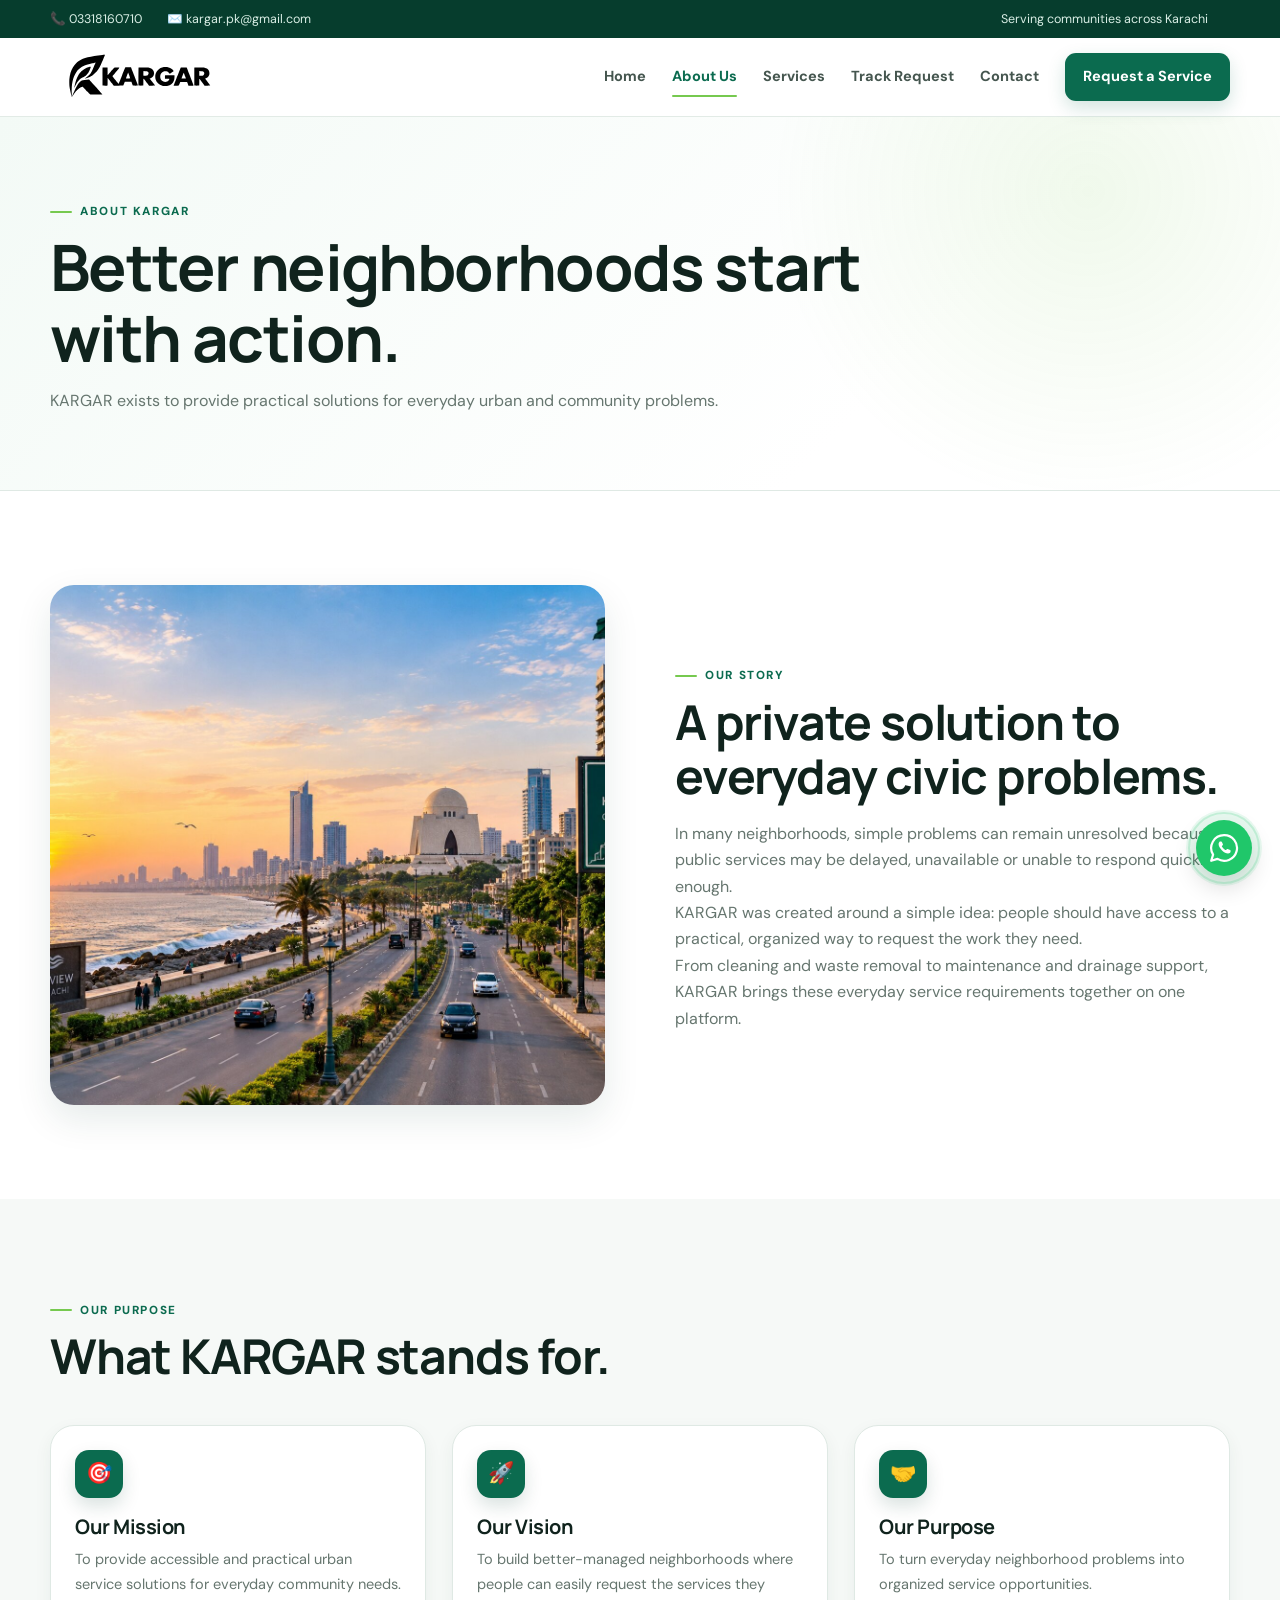
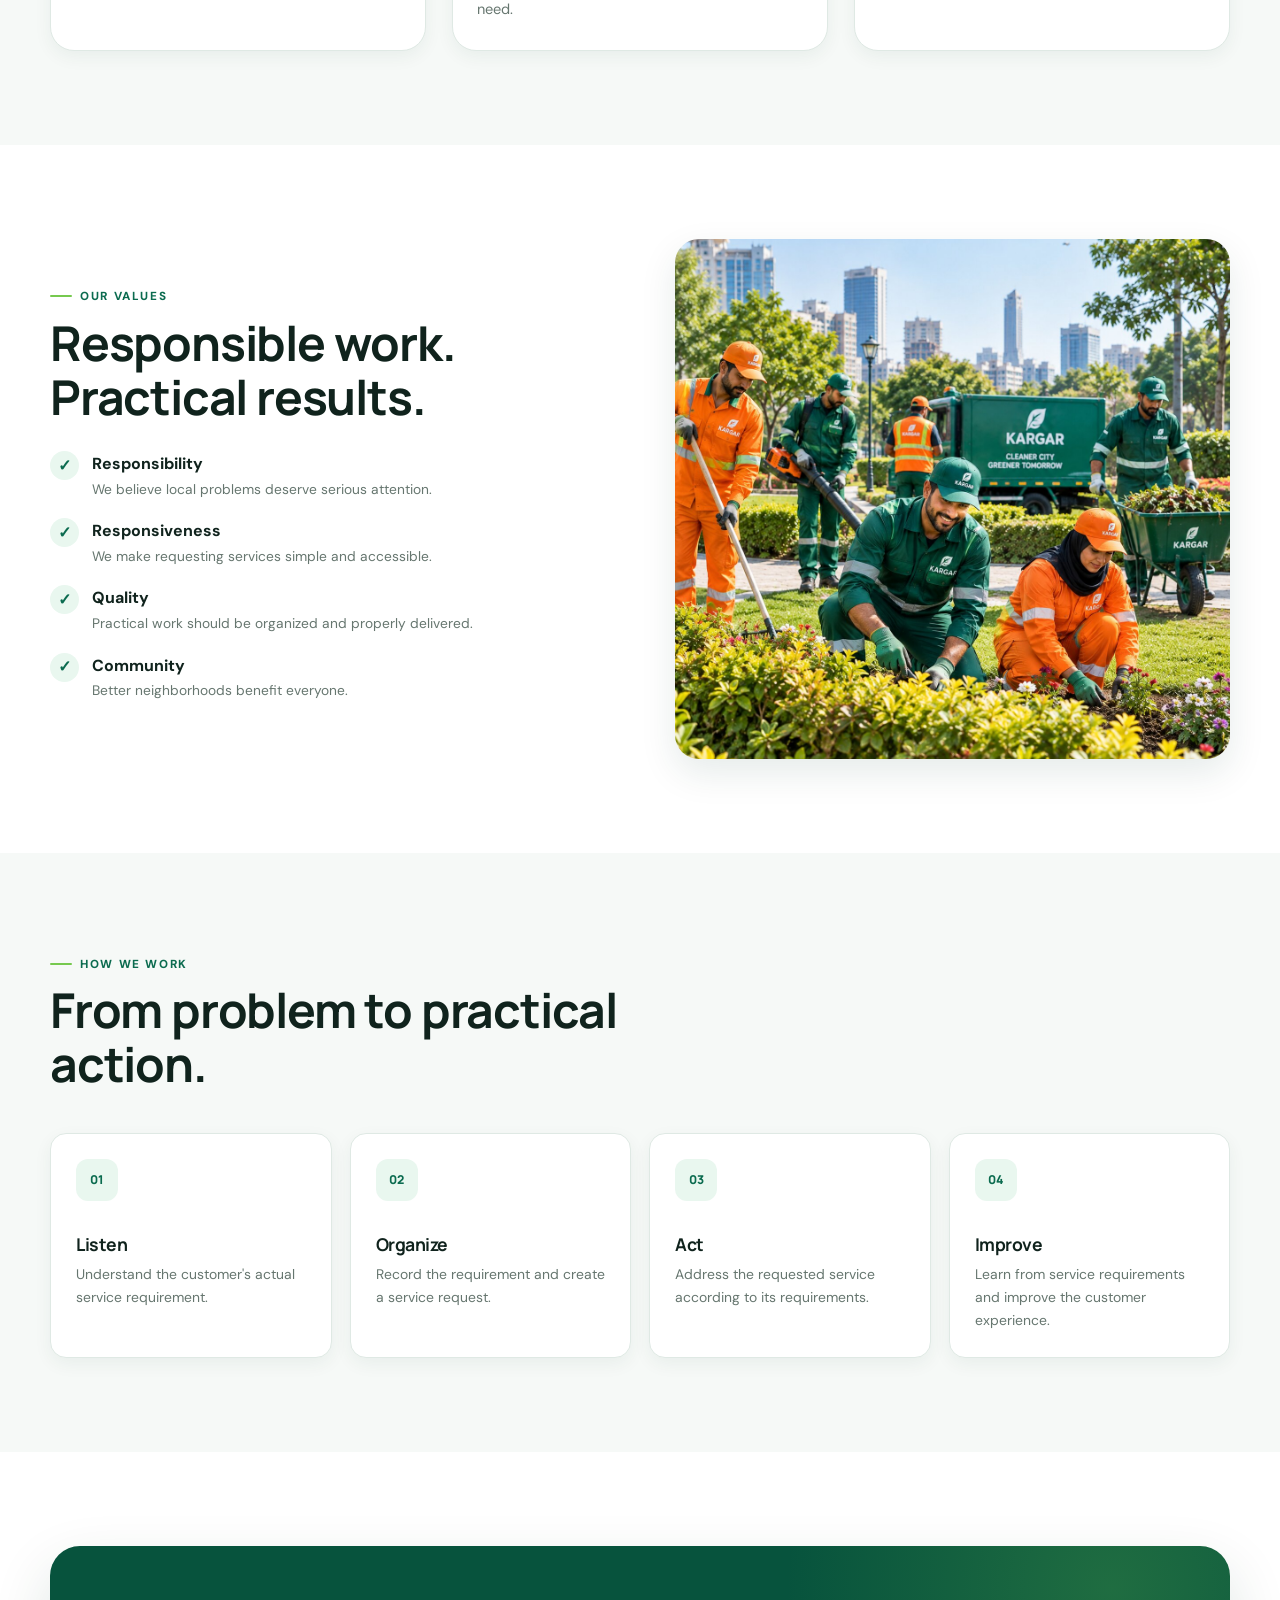
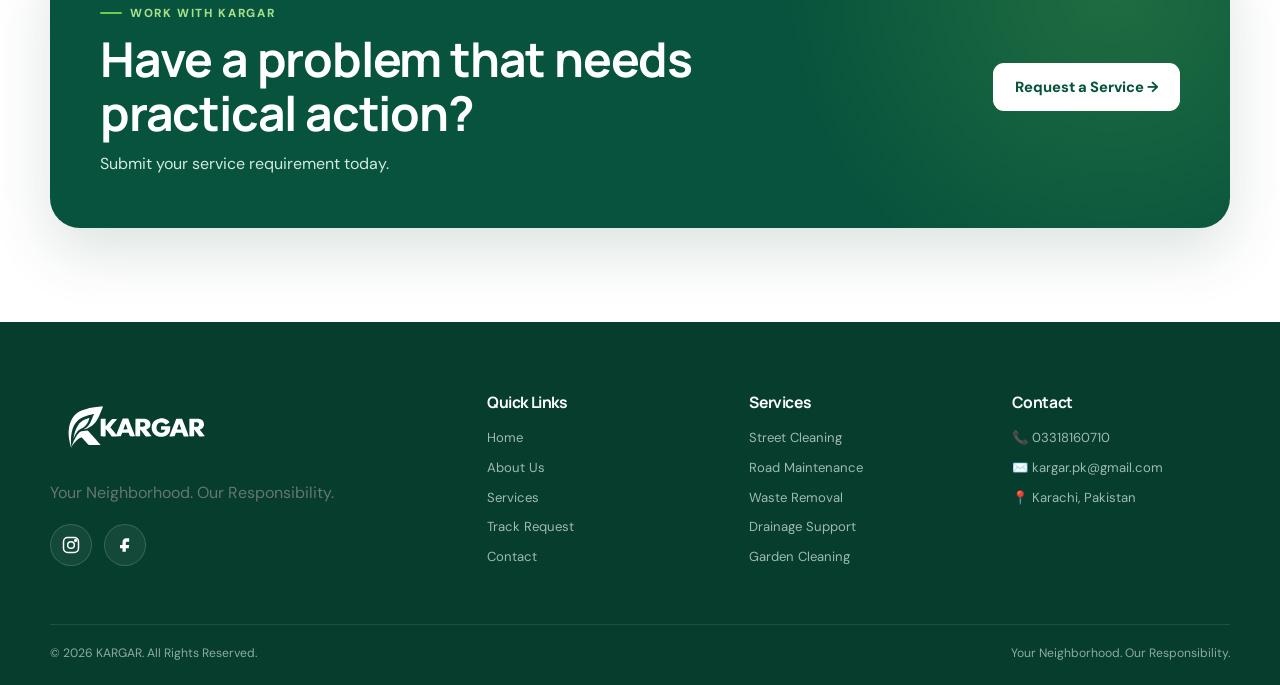
==== commit 6a740f06: "Update about.html" ====
--- a/about.html
+++ b/about.html
@@ -214,7 +214,7 @@
                 <div class="service-content">
 
                     <div class="service-icon">
-                        👁️
+                        🚀
                     </div>
 
                     <h3>Our Vision</h3>
@@ -607,4 +607,4 @@
 <script src="js/script.js"></script>
 
 </body>
-</html>+</html>
